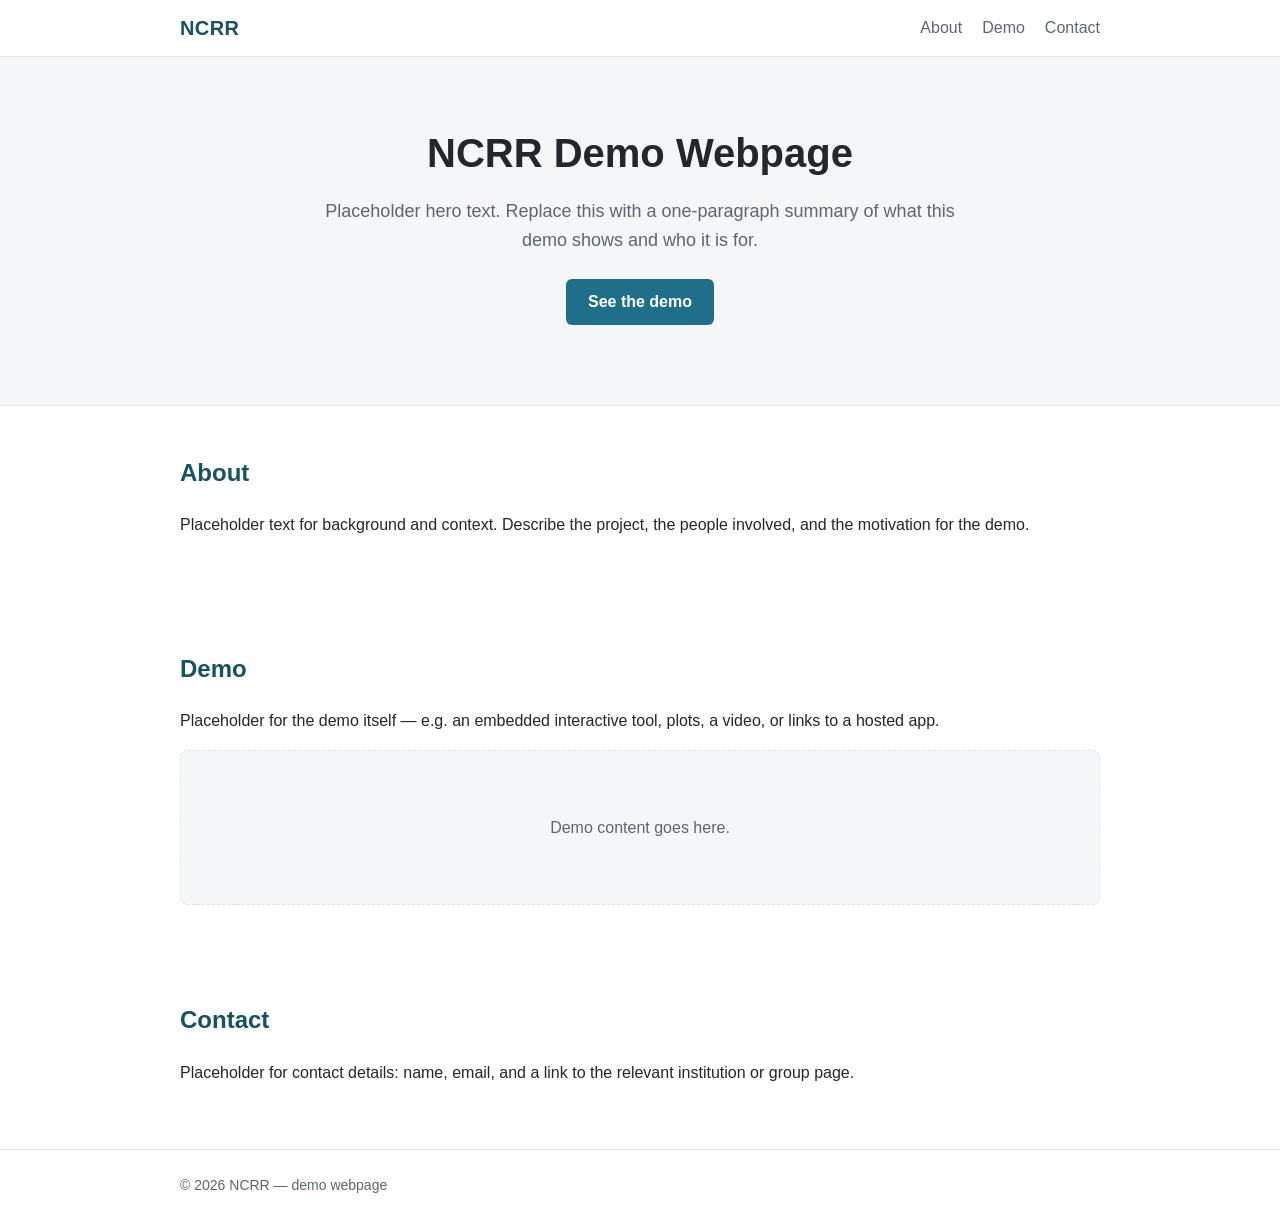
==== index.html @ 2c19bad9 "Initial scaffold for NCRR demo webpage Static HTML/CSS/JS site with placeholder About/Demo/Contact s" ====
<!DOCTYPE html>
<html lang="en">
<head>
  <meta charset="UTF-8">
  <meta name="viewport" content="width=device-width, initial-scale=1.0">
  <meta name="description" content="Demo webpage for NCRR.">
  <title>NCRR &mdash; Demo</title>
  <link rel="stylesheet" href="assets/css/style.css">
  <script src="assets/js/main.js" defer></script>
</head>
<body>

  <header class="site-header">
    <div class="container header-inner">
      <a class="brand" href="#top">NCRR</a>
      <nav>
        <ul class="nav-links">
          <li><a href="#about">About</a></li>
          <li><a href="#demo">Demo</a></li>
          <li><a href="#contact">Contact</a></li>
        </ul>
      </nav>
    </div>
  </header>

  <main id="top">

    <section class="hero">
      <div class="container">
        <h1>NCRR Demo Webpage</h1>
        <p class="lede">
          Placeholder hero text. Replace this with a one-paragraph summary of
          what this demo shows and who it is for.
        </p>
        <p><a class="button" href="#demo">See the demo</a></p>
      </div>
    </section>

    <section id="about" class="container section">
      <h2>About</h2>
      <p>
        Placeholder text for background and context. Describe the project,
        the people involved, and the motivation for the demo.
      </p>
    </section>

    <section id="demo" class="container section">
      <h2>Demo</h2>
      <p>
        Placeholder for the demo itself &mdash; e.g. an embedded interactive
        tool, plots, a video, or links to a hosted app.
      </p>
      <div class="demo-box">
        <p>Demo content goes here.</p>
      </div>
    </section>

    <section id="contact" class="container section">
      <h2>Contact</h2>
      <p>
        Placeholder for contact details: name, email, and a link to the
        relevant institution or group page.
      </p>
    </section>

  </main>

  <footer class="site-footer">
    <div class="container">
      <p>&copy; <span id="year">2026</span> NCRR &mdash; demo webpage</p>
    </div>
  </footer>

</body>
</html>
---- assets/css/style.css ----
/* NCRR demo webpage styles */

:root {
  --accent: #1f6f8b;
  --accent-dark: #16525f;
  --text: #22272b;
  --text-muted: #5b6670;
  --bg: #ffffff;
  --bg-alt: #f4f6f8;
  --border: #dde3e8;
  --max-width: 60rem;
}

* {
  box-sizing: border-box;
}

body {
  margin: 0;
  font-family: -apple-system, BlinkMacSystemFont, "Segoe UI", Roboto,
    "Helvetica Neue", Arial, sans-serif;
  color: var(--text);
  background: var(--bg);
  line-height: 1.6;
}

.container {
  max-width: var(--max-width);
  margin: 0 auto;
  padding: 0 1.25rem;
}

/* Header */
.site-header {
  border-bottom: 1px solid var(--border);
  background: var(--bg);
  position: sticky;
  top: 0;
  z-index: 10;
}

.header-inner {
  display: flex;
  align-items: center;
  justify-content: space-between;
  gap: 1rem;
  padding-top: 0.75rem;
  padding-bottom: 0.75rem;
}

.brand {
  font-size: 1.25rem;
  font-weight: 700;
  color: var(--accent-dark);
  text-decoration: none;
  letter-spacing: 0.02em;
}

.nav-links {
  display: flex;
  gap: 1.25rem;
  list-style: none;
  margin: 0;
  padding: 0;
}

.nav-links a {
  color: var(--text-muted);
  text-decoration: none;
}

.nav-links a:hover {
  color: var(--accent);
}

/* Hero */
.hero {
  background: var(--bg-alt);
  border-bottom: 1px solid var(--border);
  padding: 4rem 0;
  text-align: center;
}

.hero h1 {
  margin: 0 0 0.75rem;
  font-size: clamp(1.75rem, 4vw, 2.5rem);
}

.lede {
  max-width: 40rem;
  margin: 0 auto 1.5rem;
  color: var(--text-muted);
  font-size: 1.125rem;
}

.button {
  display: inline-block;
  background: var(--accent);
  color: #fff;
  padding: 0.65rem 1.4rem;
  border-radius: 0.375rem;
  text-decoration: none;
  font-weight: 600;
}

.button:hover {
  background: var(--accent-dark);
}

/* Sections */
.section {
  padding: 3rem 1.25rem;
}

.section h2 {
  margin-top: 0;
  color: var(--accent-dark);
}

.demo-box {
  border: 1px dashed var(--border);
  border-radius: 0.5rem;
  background: var(--bg-alt);
  padding: 3rem 1.5rem;
  text-align: center;
  color: var(--text-muted);
}

/* Footer */
.site-footer {
  border-top: 1px solid var(--border);
  padding: 1.5rem 0;
  color: var(--text-muted);
  font-size: 0.875rem;
}

.site-footer p {
  margin: 0;
}

@media (max-width: 40rem) {
  .header-inner {
    flex-direction: column;
    gap: 0.5rem;
  }

  .hero {
    padding: 2.5rem 0;
  }
}
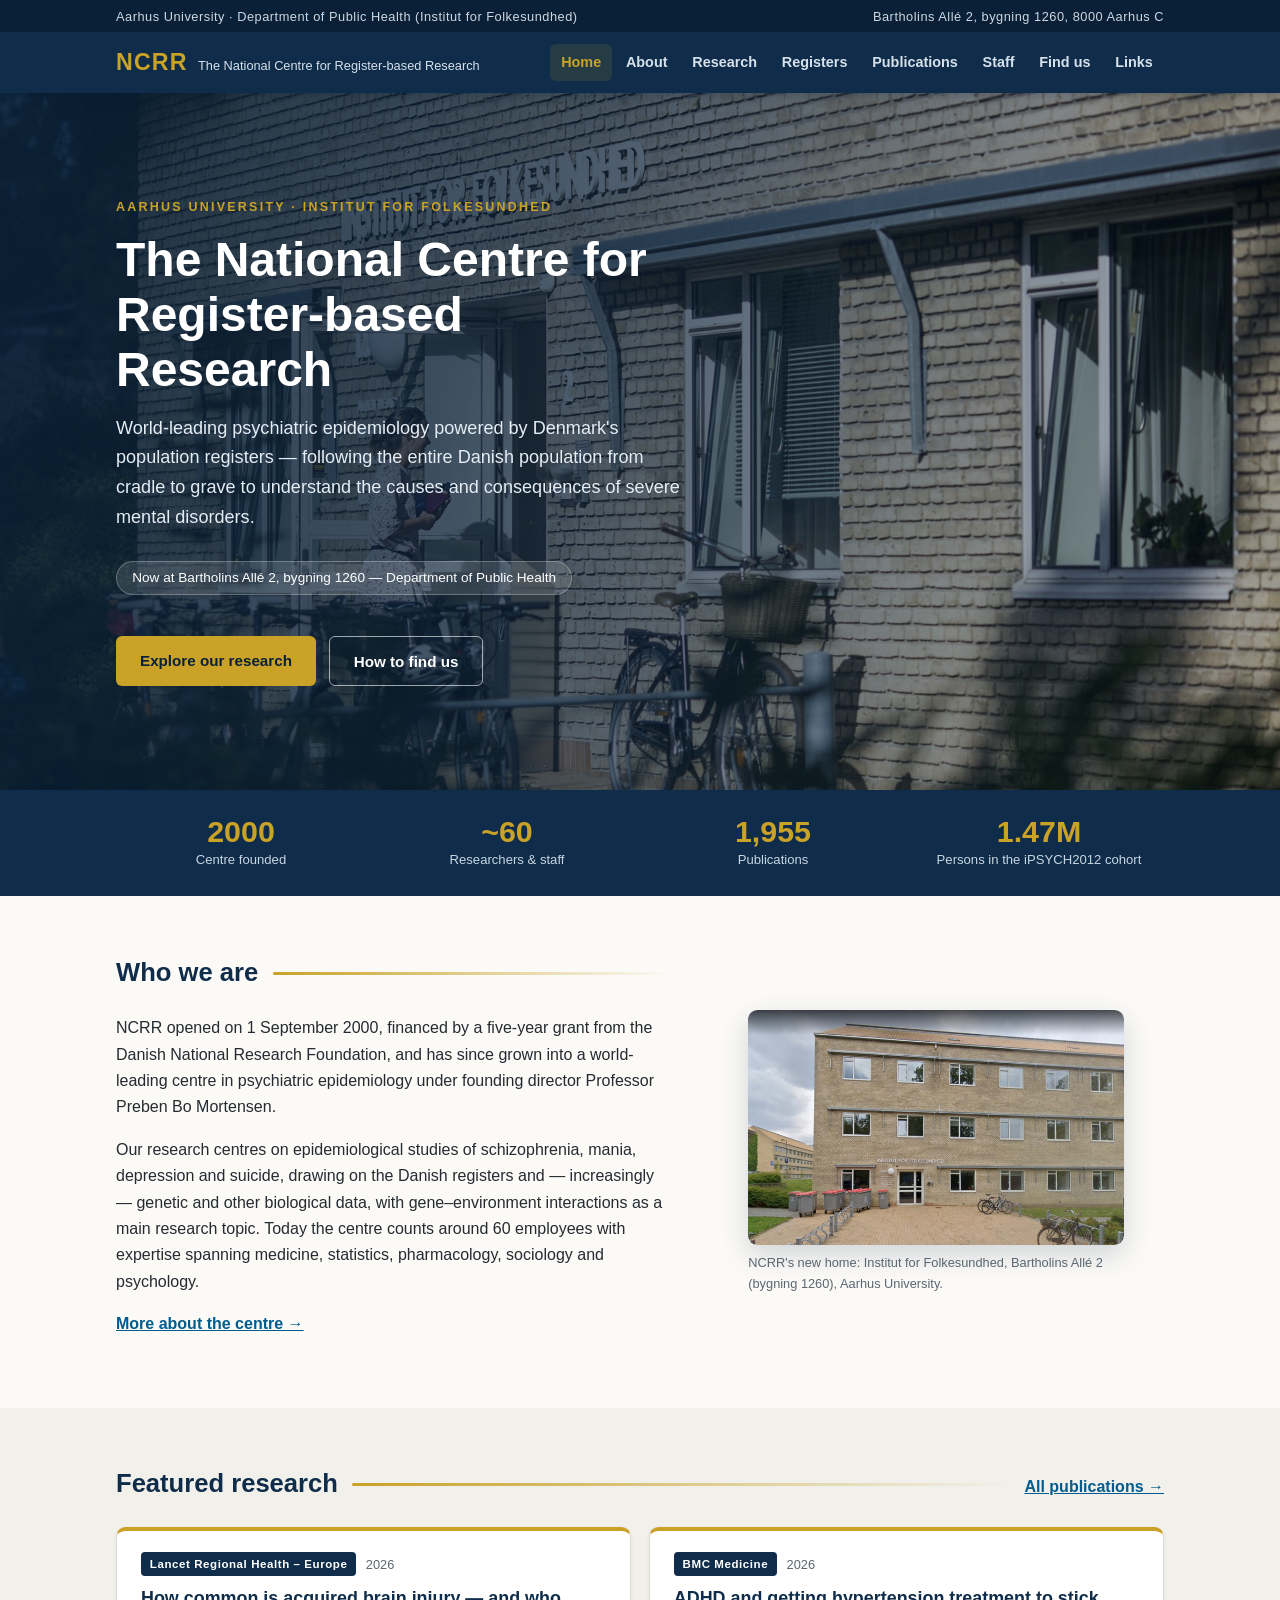
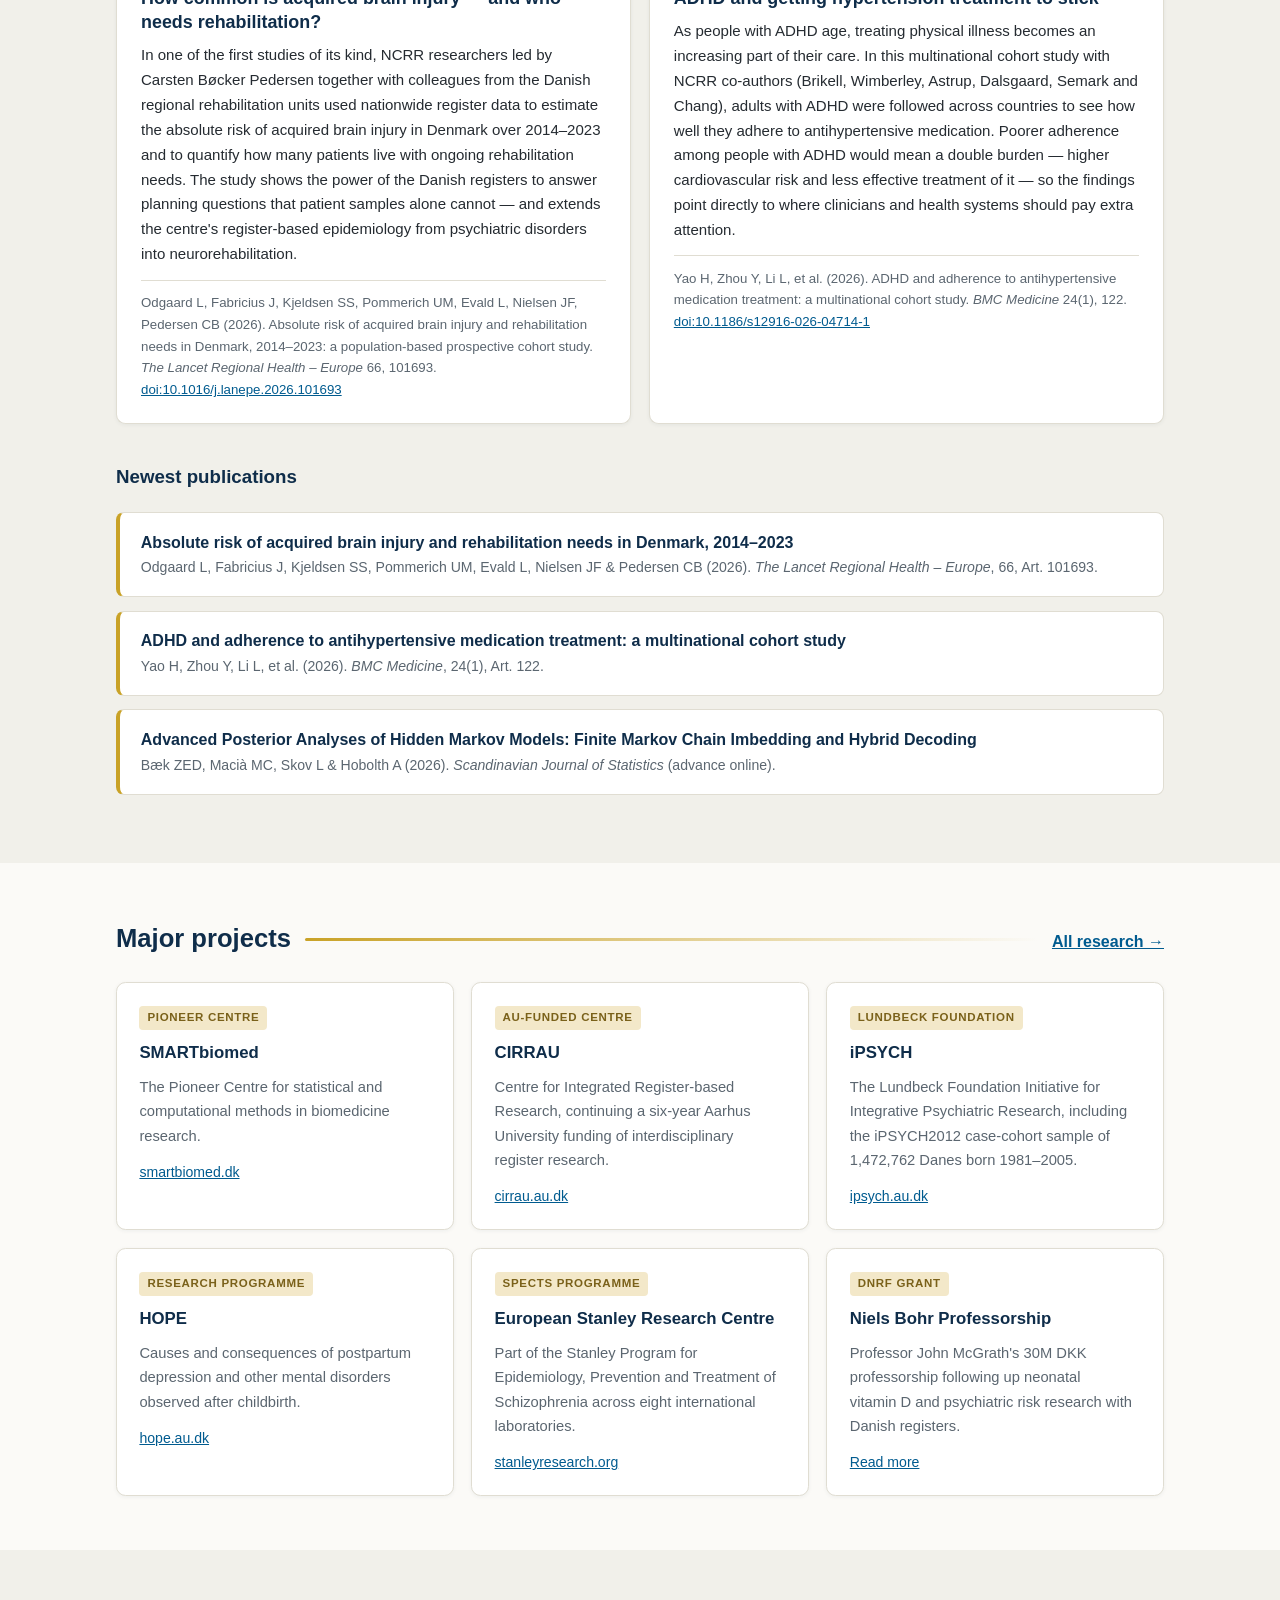
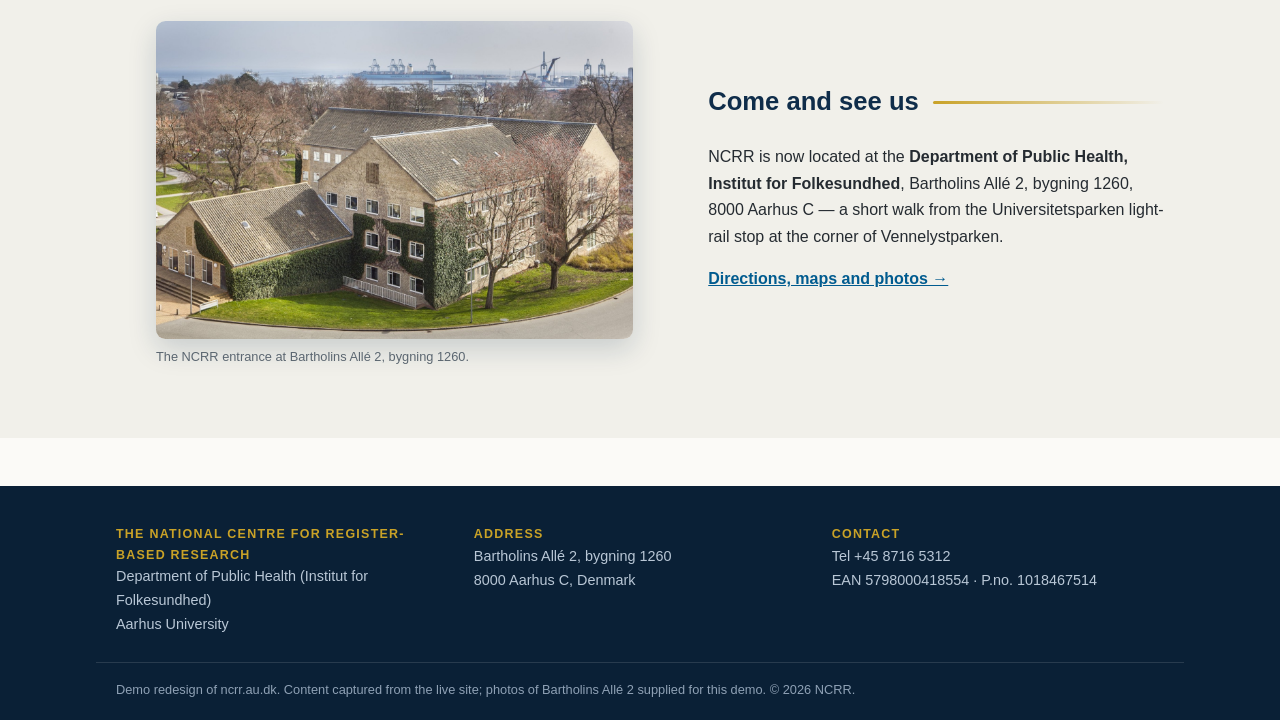
==== commit ba0d97b3: "Rebuild as multi-page redesign of ncrr.au.dk with new location - Eight pages: home, about, research " ====
--- a/index.html
+++ b/index.html
@@ -3,71 +3,271 @@
 <head>
   <meta charset="UTF-8">
   <meta name="viewport" content="width=device-width, initial-scale=1.0">
-  <meta name="description" content="Demo webpage for NCRR.">
-  <title>NCRR &mdash; Demo</title>
+  <meta name="description" content="The National Centre for Register-based Research (NCRR), Department of Public Health, Aarhus University. World-leading psychiatric epidemiology based on Denmark's population registers.">
+  <title>The National Centre for Register-based Research — NCRR</title>
   <link rel="stylesheet" href="assets/css/style.css">
   <script src="assets/js/main.js" defer></script>
 </head>
 <body>
 
+  <div class="top-bar">
+    <div class="container">
+      <span>Aarhus University &middot; Department of Public Health (Institut for Folkesundhed)</span>
+      <span>Bartholins All&eacute; 2, bygning 1260, 8000 Aarhus C</span>
+    </div>
+  </div>
+
   <header class="site-header">
     <div class="container header-inner">
-      <a class="brand" href="#top">NCRR</a>
-      <nav>
+      <a class="brand" href="index.html">
+        <span class="brand-mark">NCRR</span>
+        <span class="brand-sub">The National Centre for Register-based Research</span>
+      </a>
+      <nav aria-label="Main">
         <ul class="nav-links">
-          <li><a href="#about">About</a></li>
-          <li><a href="#demo">Demo</a></li>
-          <li><a href="#contact">Contact</a></li>
+          <li><a href="index.html" aria-current="page">Home</a></li>
+          <li><a href="about.html">About</a></li>
+          <li><a href="research.html">Research</a></li>
+          <li><a href="registers.html">Registers</a></li>
+          <li><a href="publications.html">Publications</a></li>
+          <li><a href="staff.html">Staff</a></li>
+          <li><a href="find-us.html">Find&nbsp;us</a></li>
+          <li><a href="links.html">Links</a></li>
         </ul>
       </nav>
     </div>
   </header>
 
-  <main id="top">
+  <main>
 
     <section class="hero">
       <div class="container">
-        <h1>NCRR Demo Webpage</h1>
+        <p class="hero-kicker">Aarhus University &middot; Institut for Folkesundhed</p>
+        <h1>The National Centre for Register-based Research</h1>
         <p class="lede">
-          Placeholder hero text. Replace this with a one-paragraph summary of
-          what this demo shows and who it is for.
+          World-leading psychiatric epidemiology powered by Denmark's population
+          registers &mdash; following the entire Danish population from cradle to
+          grave to understand the causes and consequences of severe mental
+          disorders.
         </p>
-        <p><a class="button" href="#demo">See the demo</a></p>
-      </div>
-    </section>
-
-    <section id="about" class="container section">
-      <h2>About</h2>
-      <p>
-        Placeholder text for background and context. Describe the project,
-        the people involved, and the motivation for the demo.
-      </p>
-    </section>
-
-    <section id="demo" class="container section">
-      <h2>Demo</h2>
-      <p>
-        Placeholder for the demo itself &mdash; e.g. an embedded interactive
-        tool, plots, a video, or links to a hosted app.
-      </p>
-      <div class="demo-box">
-        <p>Demo content goes here.</p>
-      </div>
-    </section>
-
-    <section id="contact" class="container section">
-      <h2>Contact</h2>
-      <p>
-        Placeholder for contact details: name, email, and a link to the
-        relevant institution or group page.
-      </p>
+        <p><span class="hero-affil">Now at Bartholins All&eacute; 2, bygning 1260 &mdash; Department of Public Health</span></p>
+        <div class="button-row">
+          <a class="button button-primary" href="research.html">Explore our research</a>
+          <a class="button button-ghost" href="find-us.html">How to find us</a>
+        </div>
+      </div>
+    </section>
+
+    <div class="stats-band">
+      <div class="container stats-grid">
+        <div class="stat"><div class="stat-value">2000</div><div class="stat-label">Centre founded</div></div>
+        <div class="stat"><div class="stat-value">~60</div><div class="stat-label">Researchers &amp; staff</div></div>
+        <div class="stat"><div class="stat-value">1,955</div><div class="stat-label">Publications</div></div>
+        <div class="stat"><div class="stat-value">1.47M</div><div class="stat-label">Persons in the iPSYCH2012 cohort</div></div>
+      </div>
+    </div>
+
+    <section class="section">
+      <div class="container">
+        <div class="split">
+          <div>
+            <div class="section-head">
+              <h2>Who we are</h2>
+              <span class="rule"></span>
+            </div>
+            <p>
+              NCRR opened on 1 September 2000, financed by a five-year grant
+              from the Danish National Research Foundation, and has since grown
+              into a world-leading centre in psychiatric epidemiology under
+              founding director Professor Preben Bo Mortensen.
+            </p>
+            <p>
+              Our research centres on epidemiological studies of schizophrenia,
+              mania, depression and suicide, drawing on the Danish registers and
+              &mdash; increasingly &mdash; genetic and other biological data, with
+              gene&ndash;environment interactions as a main research topic. Today the
+              centre counts around 60 employees with expertise spanning
+              medicine, statistics, pharmacology, sociology and psychology.
+            </p>
+            <p><a class="more-link" href="about.html">More about the centre &rarr;</a></p>
+          </div>
+          <figure>
+            <img src="assets/img/building-1.jpg" alt="The Institut for Folkesundhed building at Bartholins Allé 2, Aarhus University" loading="lazy">
+            <figcaption>NCRR's new home: Institut for Folkesundhed, Bartholins All&eacute; 2 (bygning 1260), Aarhus University.</figcaption>
+          </figure>
+        </div>
+      </div>
+    </section>
+
+    <section class="section alt">
+      <div class="container">
+        <div class="section-head">
+          <h2>Featured research</h2>
+          <span class="rule"></span>
+          <a class="more-link" href="publications.html">All publications &rarr;</a>
+        </div>
+
+        <div class="news-grid">
+          <article class="news-card">
+            <div class="news-meta">
+              <span class="news-journal">Lancet Regional Health &ndash; Europe</span>
+              <span class="news-date">2026</span>
+            </div>
+            <h3>How common is acquired brain injury &mdash; and who needs rehabilitation?</h3>
+            <p class="news-comment">
+              In one of the first studies of its kind, NCRR researchers led by
+              Carsten B&oslash;cker Pedersen together with colleagues from the Danish
+              regional rehabilitation units used nationwide register data to
+              estimate the absolute risk of acquired brain injury in Denmark
+              over 2014&ndash;2023 and to quantify how many patients live with
+              ongoing rehabilitation needs. The study shows the power of the
+              Danish registers to answer planning questions that patient
+              samples alone cannot &mdash; and extends the centre's register-based
+              epidemiology from psychiatric disorders into neurorehabilitation.
+            </p>
+            <p class="news-citation">
+              Odgaard L, Fabricius J, Kjeldsen SS, Pommerich UM, Evald L,
+              Nielsen JF, Pedersen CB (2026). Absolute risk of acquired brain
+              injury and rehabilitation needs in Denmark, 2014&ndash;2023: a
+              population-based prospective cohort study.
+              <em>The Lancet Regional Health &ndash; Europe</em> 66, 101693.
+              <a href="https://doi.org/10.1016/j.lanepe.2026.101693">doi:10.1016/j.lanepe.2026.101693</a>
+            </p>
+          </article>
+
+          <article class="news-card">
+            <div class="news-meta">
+              <span class="news-journal">BMC Medicine</span>
+              <span class="news-date">2026</span>
+            </div>
+            <h3>ADHD and getting hypertension treatment to stick</h3>
+            <p class="news-comment">
+              As people with ADHD age, treating physical illness becomes an
+              increasing part of their care. In this multinational cohort
+              study with NCRR co-authors (Brikell, Wimberley, Astrup,
+              Dalsgaard, Semark and Chang), adults with ADHD were followed
+              across countries to see how well they adhere to antihypertensive
+              medication. Poorer adherence among people with ADHD would mean
+              a double burden &mdash; higher cardiovascular risk and less
+              effective treatment of it &mdash; so the findings point directly to
+              where clinicians and health systems should pay extra attention.
+            </p>
+            <p class="news-citation">
+              Yao H, Zhou Y, Li L, et al. (2026). ADHD and adherence to
+              antihypertensive medication treatment: a multinational cohort
+              study. <em>BMC Medicine</em> 24(1), 122.
+              <a href="https://doi.org/10.1186/s12916-026-04714-1">doi:10.1186/s12916-026-04714-1</a>
+            </p>
+          </article>
+        </div>
+
+        <h3 style="margin-top:2.4rem">Newest publications</h3>
+        <ul class="pub-list">
+          <li>
+            <div class="pub-title">Absolute risk of acquired brain injury and rehabilitation needs in Denmark, 2014&ndash;2023</div>
+            <div class="pub-meta">Odgaard L, Fabricius J, Kjeldsen SS, Pommerich UM, Evald L, Nielsen JF &amp; Pedersen CB (2026). <em>The Lancet Regional Health &ndash; Europe</em>, 66, Art. 101693.</div>
+          </li>
+          <li>
+            <div class="pub-title">ADHD and adherence to antihypertensive medication treatment: a multinational cohort study</div>
+            <div class="pub-meta">Yao H, Zhou Y, Li L, et al. (2026). <em>BMC Medicine</em>, 24(1), Art. 122.</div>
+          </li>
+          <li>
+            <div class="pub-title">Advanced Posterior Analyses of Hidden Markov Models: Finite Markov Chain Imbedding and Hybrid Decoding</div>
+            <div class="pub-meta">B&aelig;k ZED, Maci&agrave; MC, Skov L &amp; Hobolth A (2026). <em>Scandinavian Journal of Statistics</em> (advance online).</div>
+          </li>
+        </ul>
+      </div>
+    </section>
+
+    <section class="section">
+      <div class="container">
+        <div class="section-head">
+          <h2>Major projects</h2>
+          <span class="rule"></span>
+          <a class="more-link" href="research.html">All research &rarr;</a>
+        </div>
+        <div class="card-grid">
+          <div class="card">
+            <span class="tag">Pioneer Centre</span>
+            <h3>SMARTbiomed</h3>
+            <p>The Pioneer Centre for statistical and computational methods in biomedicine research.</p>
+            <div class="card-links"><a href="https://smartbiomed.dk/" target="_blank" rel="noopener">smartbiomed.dk</a></div>
+          </div>
+          <div class="card">
+            <span class="tag">AU-funded centre</span>
+            <h3>CIRRAU</h3>
+            <p>Centre for Integrated Register-based Research, continuing a six-year Aarhus University funding of interdisciplinary register research.</p>
+            <div class="card-links"><a href="https://www.cirrau.au.dk/" target="_blank" rel="noopener">cirrau.au.dk</a></div>
+          </div>
+          <div class="card">
+            <span class="tag">Lundbeck Foundation</span>
+            <h3>iPSYCH</h3>
+            <p>The Lundbeck Foundation Initiative for Integrative Psychiatric Research, including the iPSYCH2012 case-cohort sample of 1,472,762 Danes born 1981&ndash;2005.</p>
+            <div class="card-links"><a href="https://www.ipsych.au.dk/" target="_blank" rel="noopener">ipsych.au.dk</a></div>
+          </div>
+          <div class="card">
+            <span class="tag">Research programme</span>
+            <h3>HOPE</h3>
+            <p>Causes and consequences of postpartum depression and other mental disorders observed after childbirth.</p>
+            <div class="card-links"><a href="https://hope.au.dk/" target="_blank" rel="noopener">hope.au.dk</a></div>
+          </div>
+          <div class="card">
+            <span class="tag">SPECTS programme</span>
+            <h3>European Stanley Research Centre</h3>
+            <p>Part of the Stanley Program for Epidemiology, Prevention and Treatment of Schizophrenia across eight international laboratories.</p>
+            <div class="card-links"><a href="http://www.stanleyresearch.org/" target="_blank" rel="noopener">stanleyresearch.org</a></div>
+          </div>
+          <div class="card">
+            <span class="tag">DNRF grant</span>
+            <h3>Niels Bohr Professorship</h3>
+            <p>Professor John McGrath's 30M DKK professorship following up neonatal vitamin&nbsp;D and psychiatric risk research with Danish registers.</p>
+            <div class="card-links"><a href="research.html#niels-bohr">Read more</a></div>
+          </div>
+        </div>
+      </div>
+    </section>
+
+    <section class="section alt">
+      <div class="container split">
+        <figure>
+          <img src="assets/img/building-3.jpg" alt="Entrance to the Department of Public Health at Bartholins Allé 2" loading="lazy">
+          <figcaption>The NCRR entrance at Bartholins All&eacute; 2, bygning 1260.</figcaption>
+        </figure>
+        <div>
+          <div class="section-head">
+            <h2>Come and see us</h2>
+            <span class="rule"></span>
+          </div>
+          <p>
+            NCRR is now located at the <strong>Department of Public Health,
+            Institut for Folkesundhed</strong>, Bartholins All&eacute; 2, bygning 1260,
+            8000 Aarhus C &mdash; a short walk from the Universitetsparken light-rail
+            stop at the corner of Vennelystparken.
+          </p>
+          <p><a class="more-link" href="find-us.html">Directions, maps and photos &rarr;</a></p>
+        </div>
+      </div>
     </section>
 
   </main>
 
   <footer class="site-footer">
-    <div class="container">
-      <p>&copy; <span id="year">2026</span> NCRR &mdash; demo webpage</p>
+    <div class="container footer-grid">
+      <div>
+        <p class="footer-title">The National Centre for Register-based Research</p>
+        <p>Department of Public Health (Institut for Folkesundhed)<br>Aarhus University</p>
+      </div>
+      <div>
+        <p class="footer-title">Address</p>
+        <p>Bartholins All&eacute; 2, bygning 1260<br>8000 Aarhus C, Denmark</p>
+      </div>
+      <div>
+        <p class="footer-title">Contact</p>
+        <p>Tel +45 8716 5312<br>EAN 5798000418554 &middot; P.no. 1018467514</p>
+      </div>
+    </div>
+    <div class="container footer-bottom">
+      <p>Demo redesign of ncrr.au.dk. Content captured from the live site; photos of Bartholins All&eacute; 2 supplied for this demo. &copy; <span id="year">2026</span> NCRR.</p>
     </div>
   </footer>
 
--- a/assets/css/style.css
+++ b/assets/css/style.css
@@ -1,19 +1,25 @@
-/* NCRR demo webpage styles */
+/* NCRR demo webpage — redesign of ncrr.au.dk
+   Palette inspired by Aarhus University: deep navy + warm gold accent. */
 
 :root {
-  --accent: #1f6f8b;
-  --accent-dark: #16525f;
-  --text: #22272b;
+  --navy: #0f2d4a;
+  --navy-deep: #0a2036;
+  --au-blue: #005b8f;
+  --au-blue-dark: #00476f;
+  --gold: #c9a227;
+  --gold-soft: #f3e8c9;
+  --text: #252b31;
   --text-muted: #5b6670;
-  --bg: #ffffff;
-  --bg-alt: #f4f6f8;
-  --border: #dde3e8;
-  --max-width: 60rem;
-}
-
-* {
-  box-sizing: border-box;
-}
+  --bg: #fbfaf7;
+  --bg-card: #ffffff;
+  --bg-alt: #f1f0ea;
+  --border: #e0ddd2;
+  --max-width: 68rem;
+}
+
+* { box-sizing: border-box; }
+
+html { scroll-behavior: smooth; }
 
 body {
   margin: 0;
@@ -21,8 +27,10 @@
     "Helvetica Neue", Arial, sans-serif;
   color: var(--text);
   background: var(--bg);
-  line-height: 1.6;
-}
+  line-height: 1.65;
+}
+
+img { max-width: 100%; display: block; }
 
 .container {
   max-width: var(--max-width);
@@ -30,13 +38,35 @@
   padding: 0 1.25rem;
 }
 
-/* Header */
+a { color: var(--au-blue); }
+a:hover { color: var(--au-blue-dark); }
+
+/* ---------- Header ---------- */
+
+.top-bar {
+  background: var(--navy-deep);
+  color: #cdd8e4;
+  font-size: 0.8rem;
+  letter-spacing: 0.04em;
+}
+
+.top-bar .container {
+  display: flex;
+  justify-content: space-between;
+  gap: 1rem;
+  padding-top: 0.35rem;
+  padding-bottom: 0.35rem;
+}
+
+.top-bar a { color: #e8eef5; text-decoration: none; }
+.top-bar a:hover { color: var(--gold); }
+
 .site-header {
-  border-bottom: 1px solid var(--border);
-  background: var(--bg);
+  background: var(--navy);
   position: sticky;
   top: 0;
-  z-index: 10;
+  z-index: 50;
+  box-shadow: 0 2px 10px rgba(10, 32, 54, 0.25);
 }
 
 .header-inner {
@@ -44,107 +74,580 @@
   align-items: center;
   justify-content: space-between;
   gap: 1rem;
-  padding-top: 0.75rem;
-  padding-bottom: 0.75rem;
+  flex-wrap: wrap;
+  padding-top: 0.7rem;
+  padding-bottom: 0.7rem;
 }
 
 .brand {
-  font-size: 1.25rem;
-  font-weight: 700;
-  color: var(--accent-dark);
+  display: flex;
+  align-items: baseline;
+  gap: 0.65rem;
   text-decoration: none;
-  letter-spacing: 0.02em;
+  color: #fff;
+}
+
+.brand-mark {
+  font-size: 1.45rem;
+  font-weight: 800;
+  letter-spacing: 0.05em;
+  color: var(--gold);
+}
+
+.brand-sub {
+  font-size: 0.8rem;
+  color: #d7e1ec;
+  max-width: 22rem;
+  line-height: 1.25;
 }
 
 .nav-links {
   display: flex;
-  gap: 1.25rem;
+  flex-wrap: wrap;
+  gap: 0.15rem;
   list-style: none;
   margin: 0;
   padding: 0;
 }
 
 .nav-links a {
-  color: var(--text-muted);
+  display: block;
+  color: #d7e1ec;
   text-decoration: none;
-}
-
-.nav-links a:hover {
-  color: var(--accent);
-}
-
-/* Hero */
+  font-size: 0.9rem;
+  font-weight: 600;
+  padding: 0.4rem 0.7rem;
+  border-radius: 0.375rem;
+}
+
+.nav-links a:hover { color: #fff; background: rgba(255, 255, 255, 0.1); }
+
+.nav-links a[aria-current="page"] {
+  color: var(--gold);
+  background: rgba(201, 162, 39, 0.12);
+}
+
+/* ---------- Hero (front page) ---------- */
+
 .hero {
-  background: var(--bg-alt);
-  border-bottom: 1px solid var(--border);
-  padding: 4rem 0;
-  text-align: center;
+  position: relative;
+  background-image:
+    linear-gradient(100deg, rgba(10, 32, 54, 0.92) 0%, rgba(10, 32, 54, 0.72) 45%, rgba(10, 32, 54, 0.25) 100%),
+    url("../img/hero-building.jpg");
+  background-size: cover;
+  background-position: center;
+  color: #fff;
+  padding: 6.5rem 0;
+}
+
+.hero-kicker {
+  text-transform: uppercase;
+  letter-spacing: 0.18em;
+  font-size: 0.78rem;
+  font-weight: 700;
+  color: var(--gold);
+  margin: 0 0 0.9rem;
 }
 
 .hero h1 {
-  margin: 0 0 0.75rem;
-  font-size: clamp(1.75rem, 4vw, 2.5rem);
-}
-
-.lede {
-  max-width: 40rem;
-  margin: 0 auto 1.5rem;
-  color: var(--text-muted);
-  font-size: 1.125rem;
-}
+  margin: 0 0 1rem;
+  font-size: clamp(1.9rem, 4.5vw, 3rem);
+  line-height: 1.15;
+  max-width: 34rem;
+}
+
+.hero .lede {
+  max-width: 36rem;
+  font-size: 1.13rem;
+  color: #e4ecf4;
+  margin: 0 0 1.75rem;
+}
+
+.hero-affil {
+  display: inline-block;
+  background: rgba(255, 255, 255, 0.12);
+  border: 1px solid rgba(255, 255, 255, 0.25);
+  border-radius: 2rem;
+  padding: 0.3rem 0.95rem;
+  font-size: 0.85rem;
+  margin-bottom: 1.6rem;
+}
+
+.button-row { display: flex; gap: 0.8rem; flex-wrap: wrap; }
 
 .button {
   display: inline-block;
-  background: var(--accent);
-  color: #fff;
-  padding: 0.65rem 1.4rem;
+  padding: 0.7rem 1.5rem;
   border-radius: 0.375rem;
   text-decoration: none;
-  font-weight: 600;
-}
-
-.button:hover {
-  background: var(--accent-dark);
-}
-
-/* Sections */
-.section {
-  padding: 3rem 1.25rem;
-}
-
-.section h2 {
-  margin-top: 0;
-  color: var(--accent-dark);
-}
-
-.demo-box {
-  border: 1px dashed var(--border);
+  font-weight: 700;
+  font-size: 0.95rem;
+}
+
+.button-primary { background: var(--gold); color: var(--navy-deep); }
+.button-primary:hover { background: #d9b43e; color: var(--navy-deep); }
+
+.button-ghost {
+  background: transparent;
+  color: #fff;
+  border: 1.5px solid rgba(255, 255, 255, 0.6);
+}
+.button-ghost:hover { border-color: #fff; color: #fff; }
+
+/* ---------- Stats band ---------- */
+
+.stats-band {
+  background: var(--navy);
+  color: #fff;
+}
+
+.stats-grid {
+  display: grid;
+  grid-template-columns: repeat(auto-fit, minmax(11rem, 1fr));
+  gap: 1rem;
+  padding-top: 1.6rem;
+  padding-bottom: 1.6rem;
+}
+
+.stat { text-align: center; }
+
+.stat-value {
+  font-size: 1.9rem;
+  font-weight: 800;
+  color: var(--gold);
+  line-height: 1.1;
+}
+
+.stat-label { font-size: 0.82rem; color: #c9d5e2; }
+
+/* ---------- Page banner (subpages) ---------- */
+
+.page-banner {
+  background: linear-gradient(120deg, var(--navy-deep), var(--navy) 55%, #1c466e);
+  color: #fff;
+  padding: 3.2rem 0;
+}
+
+.page-banner h1 {
+  margin: 0 0 0.4rem;
+  font-size: clamp(1.6rem, 3.5vw, 2.3rem);
+}
+
+.page-banner p {
+  margin: 0;
+  color: #cdd9e6;
+  max-width: 44rem;
+}
+
+/* ---------- Sections ---------- */
+
+.section { padding: 3.4rem 0; }
+.section.alt { background: var(--bg-alt); }
+
+.section-head {
+  display: flex;
+  align-items: baseline;
+  gap: 0.9rem;
+  margin-bottom: 1.4rem;
+}
+
+.section-head h2 {
+  margin: 0;
+  font-size: 1.6rem;
+  color: var(--navy);
+}
+
+.section-head .rule {
+  flex: 1;
+  height: 3px;
+  background: linear-gradient(90deg, var(--gold), transparent);
+  border-radius: 2px;
+  transform: translateY(-6px);
+}
+
+.section h3 { color: var(--navy); margin-top: 2rem; }
+.section h3:first-of-type { margin-top: 0; }
+
+.more-link { font-weight: 600; white-space: nowrap; }
+
+/* ---------- Cards / grids ---------- */
+
+.card-grid {
+  display: grid;
+  grid-template-columns: repeat(auto-fill, minmax(17rem, 1fr));
+  gap: 1.1rem;
+}
+
+.card {
+  background: var(--bg-card);
+  border: 1px solid var(--border);
+  border-radius: 0.6rem;
+  padding: 1.3rem 1.4rem;
+  box-shadow: 0 1px 4px rgba(15, 45, 74, 0.06);
+}
+
+.card h3 {
+  margin: 0 0 0.5rem;
+  font-size: 1.05rem;
+  color: var(--navy);
+}
+
+.card p { margin: 0; font-size: 0.92rem; color: var(--text-muted); }
+.card p + p { margin-top: 0.5rem; }
+
+.card .tag {
+  display: inline-block;
+  background: var(--gold-soft);
+  color: #7a611a;
+  font-size: 0.72rem;
+  font-weight: 700;
+  text-transform: uppercase;
+  letter-spacing: 0.06em;
+  border-radius: 0.25rem;
+  padding: 0.15rem 0.5rem;
+  margin-bottom: 0.6rem;
+}
+
+.card-links { margin-top: 0.8rem; font-size: 0.88rem; }
+
+/* ---------- Home split (text + photo) ---------- */
+
+.split {
+  display: grid;
+  grid-template-columns: 1.1fr 0.9fr;
+  gap: 2.2rem;
+  align-items: center;
+}
+
+.split img {
+  border-radius: 0.6rem;
+  box-shadow: 0 10px 28px rgba(15, 45, 74, 0.18);
+}
+
+figcaption,
+.photo-caption {
+  font-size: 0.8rem;
+  color: var(--text-muted);
+  margin-top: 0.45rem;
+}
+
+@media (max-width: 50rem) {
+  .split { grid-template-columns: 1fr; }
+}
+
+/* ---------- Featured research (news cards) ---------- */
+
+.news-grid {
+  display: grid;
+  grid-template-columns: repeat(auto-fit, minmax(19rem, 1fr));
+  gap: 1.1rem;
+}
+
+.news-card {
+  background: var(--bg-card);
+  border: 1px solid var(--border);
+  border-top: 4px solid var(--gold);
+  border-radius: 0.6rem;
+  padding: 1.35rem 1.5rem;
+  box-shadow: 0 1px 4px rgba(15, 45, 74, 0.06);
+}
+
+.news-meta {
+  display: flex;
+  gap: 0.6rem;
+  align-items: center;
+  margin-bottom: 0.6rem;
+}
+
+.news-journal {
+  background: var(--navy);
+  color: #fff;
+  font-size: 0.72rem;
+  font-weight: 700;
+  letter-spacing: 0.05em;
+  border-radius: 0.25rem;
+  padding: 0.14rem 0.55rem;
+}
+
+.news-date { font-size: 0.8rem; color: var(--text-muted); }
+
+.news-card h3 {
+  margin: 0 0 0.6rem;
+  font-size: 1.12rem;
+  line-height: 1.35;
+  color: var(--navy);
+}
+
+.news-card .news-comment { font-size: 0.94rem; margin: 0 0 0.8rem; }
+
+.news-card .news-citation {
+  font-size: 0.83rem;
+  color: var(--text-muted);
+  border-top: 1px solid var(--border);
+  padding-top: 0.7rem;
+  margin: 0;
+}
+
+/* ---------- Publications ---------- */
+
+.pub-list { list-style: none; margin: 0; padding: 0; }
+
+.pub-list li {
+  background: var(--bg-card);
+  border: 1px solid var(--border);
+  border-left: 4px solid var(--gold);
   border-radius: 0.5rem;
-  background: var(--bg-alt);
-  padding: 3rem 1.5rem;
-  text-align: center;
+  padding: 1.05rem 1.3rem;
+  margin-bottom: 0.85rem;
+}
+
+.pub-list .pub-title { font-weight: 700; color: var(--navy); }
+.pub-list .pub-meta { font-size: 0.88rem; color: var(--text-muted); }
+
+/* ---------- Staff ---------- */
+
+.filter-box {
+  margin: 0 0 1.5rem;
+}
+
+.filter-box input {
+  width: 100%;
+  max-width: 26rem;
+  font: inherit;
+  padding: 0.6rem 0.9rem;
+  border: 1.5px solid var(--border);
+  border-radius: 0.5rem;
+  background: var(--bg-card);
+}
+
+.filter-box input:focus {
+  outline: 2px solid var(--au-blue);
+  outline-offset: 1px;
+  border-color: var(--au-blue);
+}
+
+.filter-note { font-size: 0.85rem; color: var(--text-muted); }
+
+.person-grid {
+  display: grid;
+  grid-template-columns: repeat(auto-fill, minmax(15.5rem, 1fr));
+  gap: 0.9rem;
+}
+
+.person {
+  background: var(--bg-card);
+  border: 1px solid var(--border);
+  border-radius: 0.5rem;
+  padding: 0.9rem 1.05rem;
+}
+
+.person .p-name { font-weight: 700; color: var(--navy); line-height: 1.3; }
+.person .p-role {
+  font-size: 0.83rem;
+  color: var(--gold);
+  font-weight: 700;
+  text-transform: uppercase;
+  letter-spacing: 0.04em;
+  font-size: 0.74rem;
+  margin: 0.15rem 0 0.4rem;
+}
+.person .p-mail { font-size: 0.85rem; word-break: break-all; }
+.person .p-phone { font-size: 0.82rem; color: var(--text-muted); margin-top: 0.15rem; }
+
+.leadership-grid {
+  display: grid;
+  grid-template-columns: repeat(auto-fill, minmax(19rem, 1fr));
+  gap: 1rem;
+  margin-bottom: 0.5rem;
+}
+
+.person.lead { border-left: 4px solid var(--gold); }
+
+.person.hidden-by-filter,
+.register-item.hidden-by-filter { display: none; }
+
+/* ---------- Registers ---------- */
+
+.register-cols {
+  columns: 2;
+  column-gap: 2.5rem;
+  margin: 0;
+  padding: 0;
+  list-style: none;
+}
+
+.register-item {
+  break-inside: avoid;
+  border-bottom: 1px solid var(--border);
+  padding: 0.5rem 0;
+}
+
+.register-item a { text-decoration: none; }
+.register-item a:hover { text-decoration: underline; }
+
+.register-item .reg-note {
+  font-size: 0.78rem;
   color: var(--text-muted);
 }
 
-/* Footer */
+@media (max-width: 45rem) {
+  .register-cols { columns: 1; }
+}
+
+/* ---------- Research themes (accordion) ---------- */
+
+.theme {
+  background: var(--bg-card);
+  border: 1px solid var(--border);
+  border-radius: 0.6rem;
+  margin-bottom: 1rem;
+  overflow: hidden;
+}
+
+.theme summary {
+  cursor: pointer;
+  list-style: none;
+  display: flex;
+  justify-content: space-between;
+  align-items: center;
+  gap: 1rem;
+  padding: 1.05rem 1.4rem;
+  font-weight: 700;
+  font-size: 1.08rem;
+  color: var(--navy);
+  background: linear-gradient(180deg, #ffffff, #faf8f2);
+}
+
+.theme summary::-webkit-details-marker { display: none; }
+
+.theme summary .chev { color: var(--gold); font-size: 1rem; }
+
+.theme[open] summary { border-bottom: 1px solid var(--border); }
+
+.theme-body { padding: 1.2rem 1.4rem 1.4rem; }
+
+.theme-body h4 {
+  margin: 1.2rem 0 0.4rem;
+  font-size: 0.86rem;
+  text-transform: uppercase;
+  letter-spacing: 0.07em;
+  color: var(--au-blue);
+}
+
+.theme-body ul { margin: 0.3rem 0 0; padding-left: 1.2rem; }
+
+.ref-list { font-size: 0.86rem; }
+.ref-list li { margin-bottom: 0.45rem; }
+
+/* ---------- Find us ---------- */
+
+.photo-grid {
+  display: grid;
+  grid-template-columns: repeat(auto-fit, minmax(16rem, 1fr));
+  gap: 1.1rem;
+  margin: 1.5rem 0;
+}
+
+.photo-grid figure { margin: 0; }
+
+.photo-grid img {
+  border-radius: 0.5rem;
+  box-shadow: 0 6px 18px rgba(15, 45, 74, 0.14);
+}
+
+.contact-cards {
+  display: grid;
+  grid-template-columns: repeat(auto-fit, minmax(15rem, 1fr));
+  gap: 1rem;
+}
+
+.contact-card {
+  background: var(--bg-card);
+  border: 1px solid var(--border);
+  border-top: 4px solid var(--gold);
+  border-radius: 0.5rem;
+  padding: 1.2rem 1.3rem;
+}
+
+.contact-card h3 { margin: 0 0 0.5rem; font-size: 1rem; color: var(--navy); }
+.contact-card p, .contact-card address { margin: 0; font-style: normal; font-size: 0.95rem; }
+
+.map-embed {
+  width: 100%;
+  height: 24rem;
+  border: 1px solid var(--border);
+  border-radius: 0.5rem;
+  margin-top: 1.5rem;
+}
+
+/* ---------- Links page ---------- */
+
+.link-groups { display: grid; gap: 1.6rem; }
+.link-groups ul { margin: 0.4rem 0 0; padding-left: 1.2rem; }
+.link-groups li { margin-bottom: 0.35rem; }
+
+/* ---------- Footer ---------- */
+
 .site-footer {
-  border-top: 1px solid var(--border);
-  padding: 1.5rem 0;
+  background: var(--navy-deep);
+  color: #b9c7d6;
+  margin-top: 3rem;
+  font-size: 0.9rem;
+}
+
+.footer-grid {
+  display: grid;
+  grid-template-columns: repeat(auto-fit, minmax(16rem, 1fr));
+  gap: 1.6rem;
+  padding-top: 2.4rem;
+  padding-bottom: 1.6rem;
+}
+
+.footer-title {
+  color: var(--gold);
+  font-weight: 700;
+  text-transform: uppercase;
+  font-size: 0.78rem;
+  letter-spacing: 0.1em;
+  margin: 0 0 0.5rem;
+}
+
+.site-footer p { margin: 0; }
+
+.footer-bottom {
+  border-top: 1px solid rgba(255, 255, 255, 0.12);
+  padding-top: 1rem;
+  padding-bottom: 1.2rem;
+  font-size: 0.8rem;
+  color: #8fa1b5;
+}
+
+/* ---------- Misc ---------- */
+
+.breadcrumb {
+  font-size: 0.82rem;
   color: var(--text-muted);
-  font-size: 0.875rem;
-}
-
-.site-footer p {
-  margin: 0;
+  padding-top: 1.1rem;
+}
+
+.breadcrumb a { color: var(--au-blue); }
+
+.notice {
+  background: var(--gold-soft);
+  border-left: 4px solid var(--gold);
+  border-radius: 0.4rem;
+  padding: 0.9rem 1.2rem;
+  margin: 1.4rem 0;
+  font-size: 0.95rem;
+}
+
+.notice strong { color: var(--navy); }
+
+@media (max-width: 55rem) {
+  .header-inner { justify-content: center; }
 }
 
 @media (max-width: 40rem) {
-  .header-inner {
-    flex-direction: column;
-    gap: 0.5rem;
-  }
-
-  .hero {
-    padding: 2.5rem 0;
-  }
-}
+  .hero { padding: 4.5rem 0; }
+  .section { padding: 2.5rem 0; }
+}
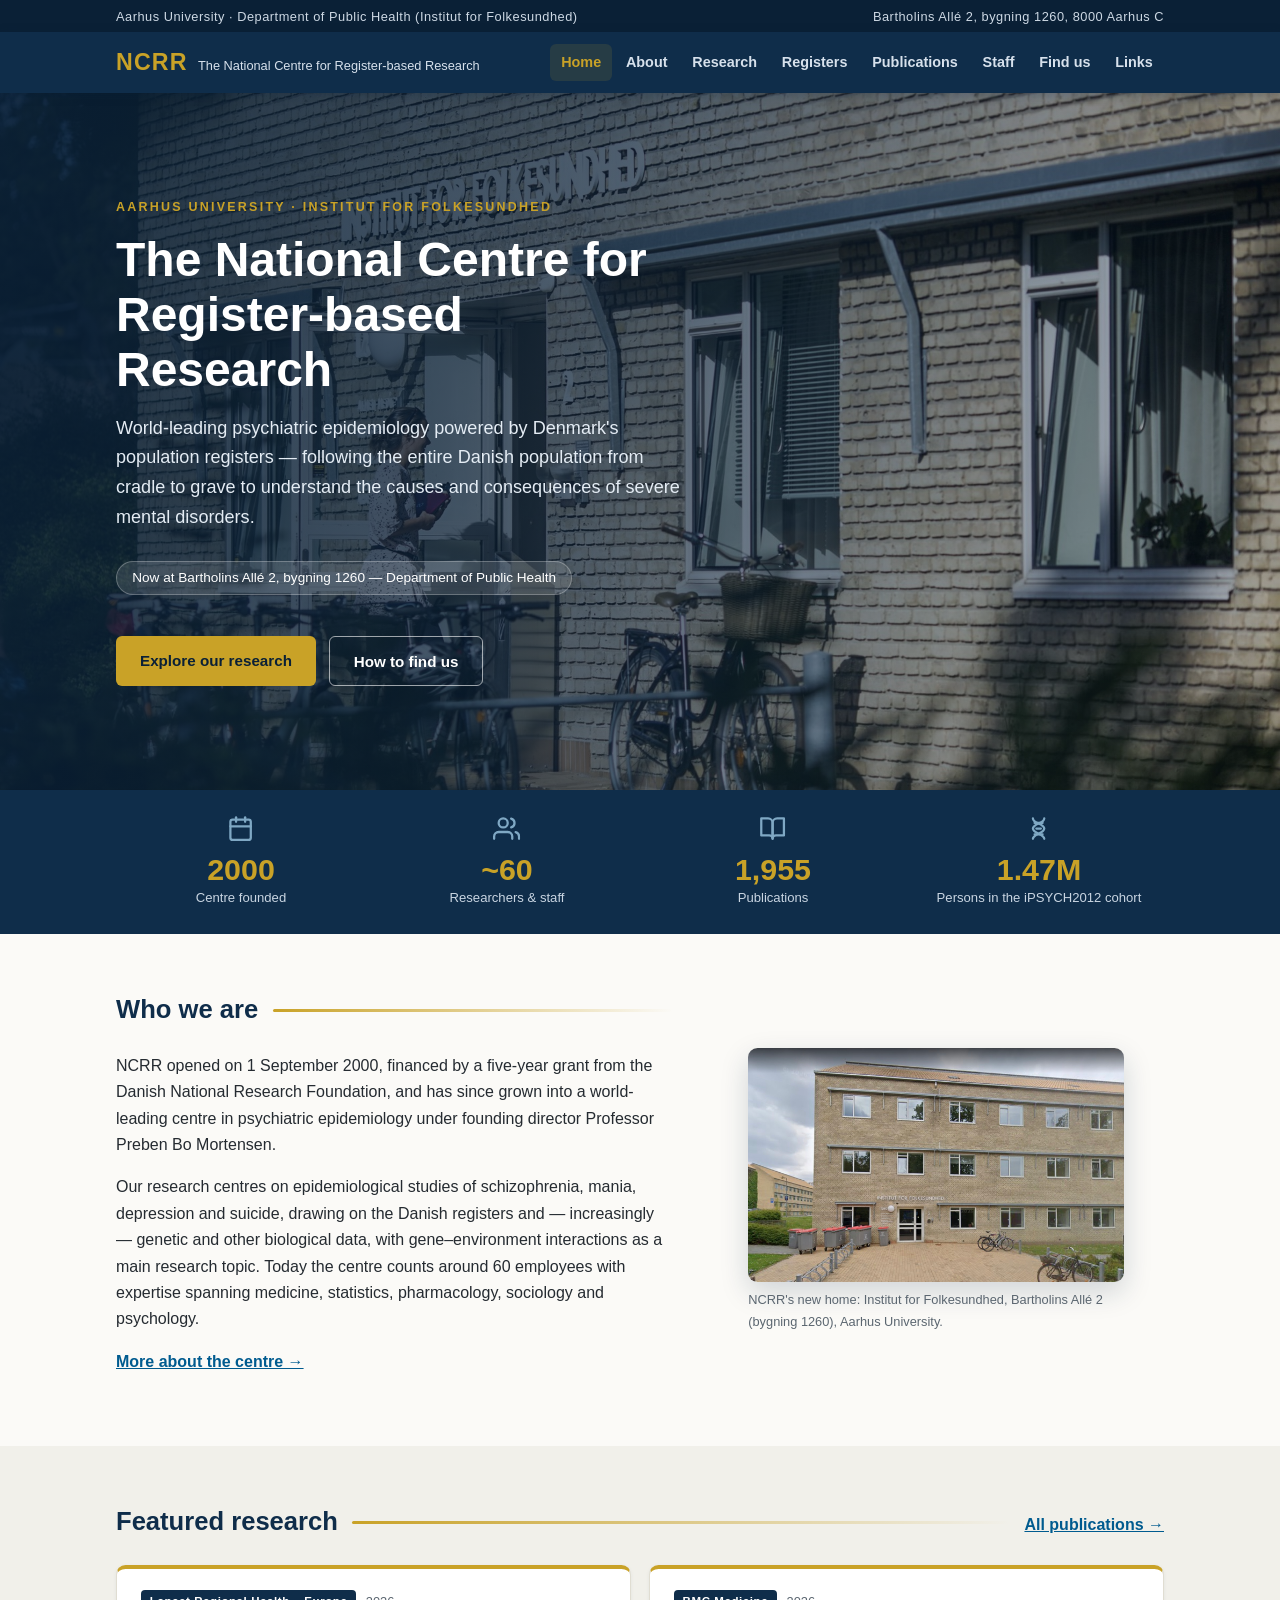
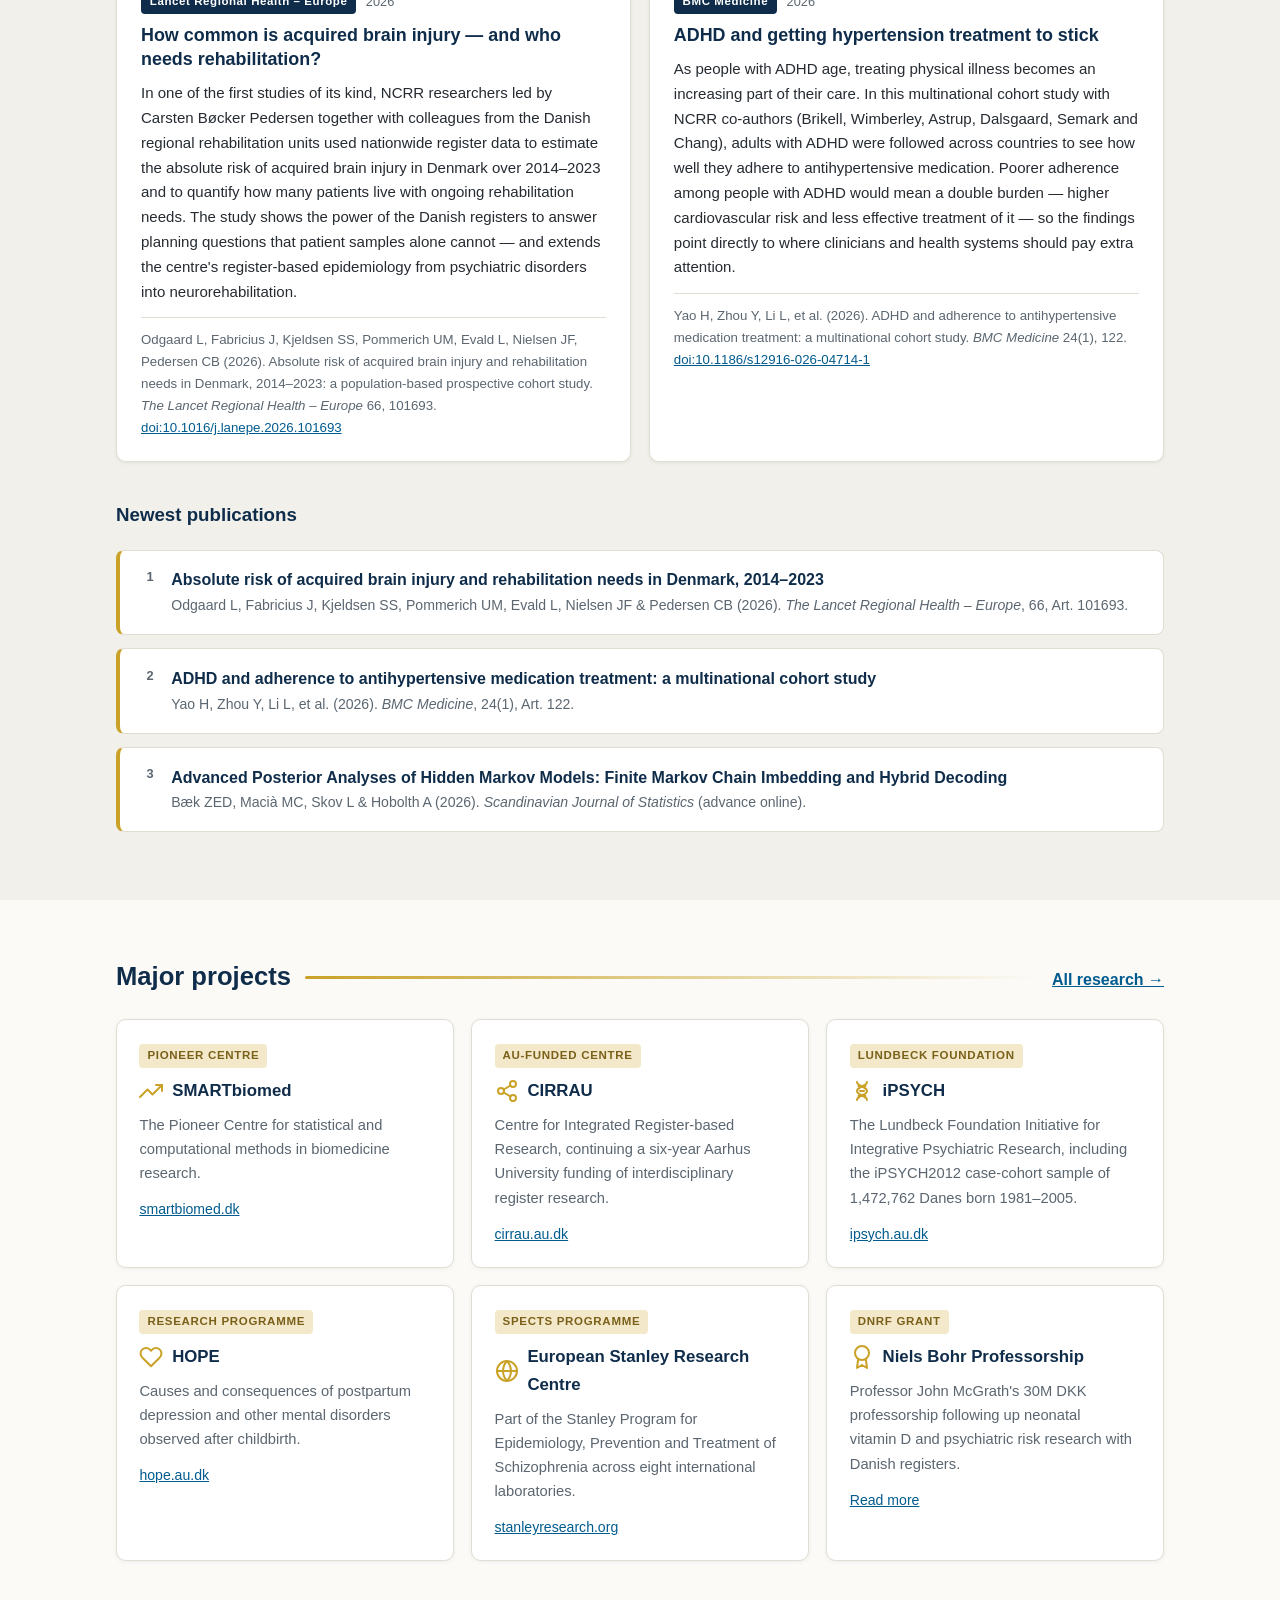
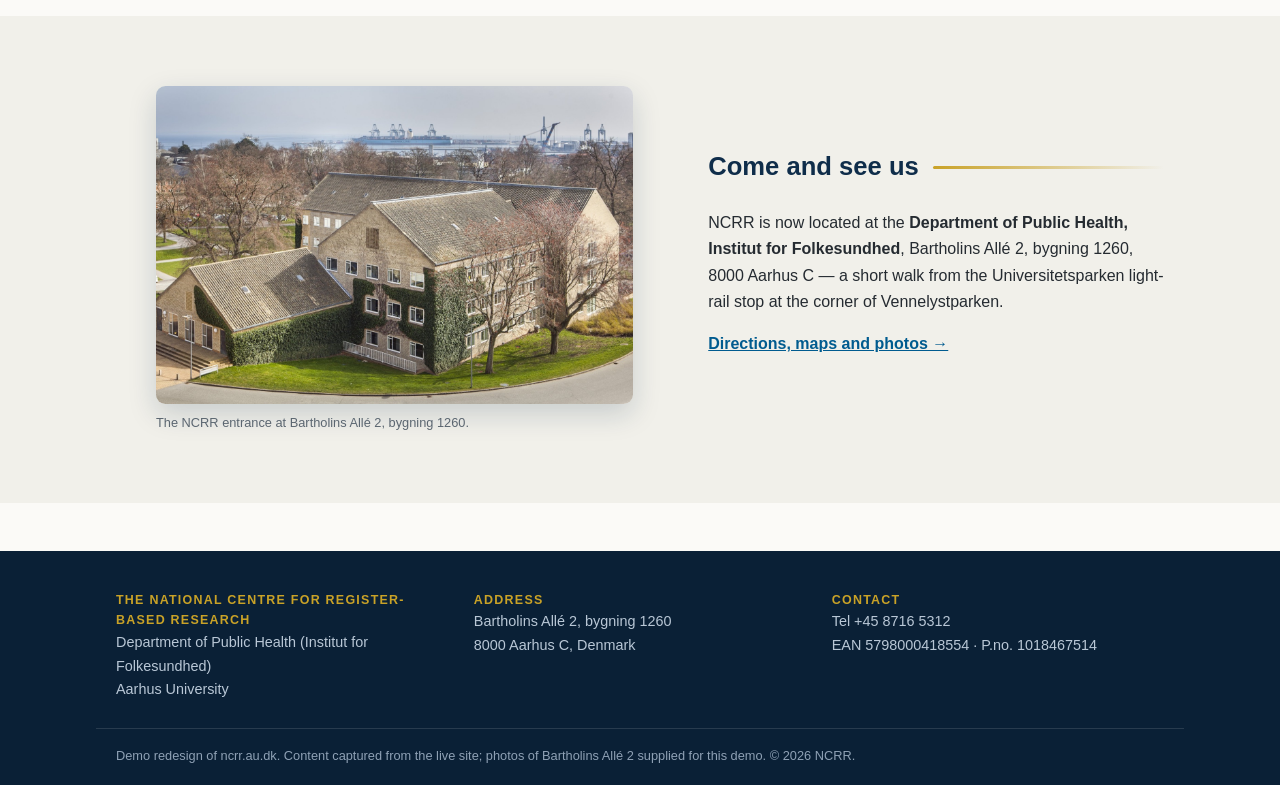
==== commit 87e6ed26: "Add 200 recent publications, icon set, and campus photos - publications.html: 200 most recent NCRR p" ====
--- a/index.html
+++ b/index.html
@@ -60,10 +60,10 @@
 
     <div class="stats-band">
       <div class="container stats-grid">
-        <div class="stat"><div class="stat-value">2000</div><div class="stat-label">Centre founded</div></div>
-        <div class="stat"><div class="stat-value">~60</div><div class="stat-label">Researchers &amp; staff</div></div>
-        <div class="stat"><div class="stat-value">1,955</div><div class="stat-label">Publications</div></div>
-        <div class="stat"><div class="stat-value">1.47M</div><div class="stat-label">Persons in the iPSYCH2012 cohort</div></div>
+        <div class="stat"><svg class="icon"><use href="assets/img/icons.svg#calendar"/></svg><div class="stat-value">2000</div><div class="stat-label">Centre founded</div></div>
+        <div class="stat"><svg class="icon"><use href="assets/img/icons.svg#users"/></svg><div class="stat-value">~60</div><div class="stat-label">Researchers &amp; staff</div></div>
+        <div class="stat"><svg class="icon"><use href="assets/img/icons.svg#book-open"/></svg><div class="stat-value">1,955</div><div class="stat-label">Publications</div></div>
+        <div class="stat"><svg class="icon"><use href="assets/img/icons.svg#dna"/></svg><div class="stat-value">1.47M</div><div class="stat-label">Persons in the iPSYCH2012 cohort</div></div>
       </div>
     </div>
 
@@ -99,7 +99,7 @@
       </div>
     </section>
 
-    <section class="section alt">
+    <section class="section alt" id="featured">
       <div class="container">
         <div class="section-head">
           <h2>Featured research</h2>
@@ -189,37 +189,37 @@
         <div class="card-grid">
           <div class="card">
             <span class="tag">Pioneer Centre</span>
-            <h3>SMARTbiomed</h3>
+            <div class="card-head"><svg class="icon"><use href="assets/img/icons.svg#trending-up"/></svg><h3>SMARTbiomed</h3></div>
             <p>The Pioneer Centre for statistical and computational methods in biomedicine research.</p>
             <div class="card-links"><a href="https://smartbiomed.dk/" target="_blank" rel="noopener">smartbiomed.dk</a></div>
           </div>
           <div class="card">
             <span class="tag">AU-funded centre</span>
-            <h3>CIRRAU</h3>
+            <div class="card-head"><svg class="icon"><use href="assets/img/icons.svg#share-2"/></svg><h3>CIRRAU</h3></div>
             <p>Centre for Integrated Register-based Research, continuing a six-year Aarhus University funding of interdisciplinary register research.</p>
             <div class="card-links"><a href="https://www.cirrau.au.dk/" target="_blank" rel="noopener">cirrau.au.dk</a></div>
           </div>
           <div class="card">
             <span class="tag">Lundbeck Foundation</span>
-            <h3>iPSYCH</h3>
+            <div class="card-head"><svg class="icon"><use href="assets/img/icons.svg#dna"/></svg><h3>iPSYCH</h3></div>
             <p>The Lundbeck Foundation Initiative for Integrative Psychiatric Research, including the iPSYCH2012 case-cohort sample of 1,472,762 Danes born 1981&ndash;2005.</p>
             <div class="card-links"><a href="https://www.ipsych.au.dk/" target="_blank" rel="noopener">ipsych.au.dk</a></div>
           </div>
           <div class="card">
             <span class="tag">Research programme</span>
-            <h3>HOPE</h3>
+            <div class="card-head"><svg class="icon"><use href="assets/img/icons.svg#heart"/></svg><h3>HOPE</h3></div>
             <p>Causes and consequences of postpartum depression and other mental disorders observed after childbirth.</p>
             <div class="card-links"><a href="https://hope.au.dk/" target="_blank" rel="noopener">hope.au.dk</a></div>
           </div>
           <div class="card">
             <span class="tag">SPECTS programme</span>
-            <h3>European Stanley Research Centre</h3>
+            <div class="card-head"><svg class="icon"><use href="assets/img/icons.svg#globe"/></svg><h3>European Stanley Research Centre</h3></div>
             <p>Part of the Stanley Program for Epidemiology, Prevention and Treatment of Schizophrenia across eight international laboratories.</p>
             <div class="card-links"><a href="http://www.stanleyresearch.org/" target="_blank" rel="noopener">stanleyresearch.org</a></div>
           </div>
           <div class="card">
             <span class="tag">DNRF grant</span>
-            <h3>Niels Bohr Professorship</h3>
+            <div class="card-head"><svg class="icon"><use href="assets/img/icons.svg#award"/></svg><h3>Niels Bohr Professorship</h3></div>
             <p>Professor John McGrath's 30M DKK professorship following up neonatal vitamin&nbsp;D and psychiatric risk research with Danish registers.</p>
             <div class="card-links"><a href="research.html#niels-bohr">Read more</a></div>
           </div>
--- a/assets/css/style.css
+++ b/assets/css/style.css
@@ -651,3 +651,127 @@
   .hero { padding: 4.5rem 0; }
   .section { padding: 2.5rem 0; }
 }
+
+/* ---------- Icons (sprite: assets/img/icons.svg) ---------- */
+
+.icon {
+  width: 1.25em;
+  height: 1.25em;
+  fill: none;
+  stroke: currentColor;
+  stroke-width: 2;
+  stroke-linecap: round;
+  stroke-linejoin: round;
+  vertical-align: -0.22em;
+  flex: none;
+}
+
+.stat .icon {
+  width: 1.7rem;
+  height: 1.7rem;
+  color: #7fa8c4;
+  margin-bottom: 0.35rem;
+}
+
+.card-head {
+  display: flex;
+  align-items: center;
+  gap: 0.55rem;
+  margin: 0 0 0.5rem;
+}
+
+.card-head .icon {
+  width: 1.5rem;
+  height: 1.5rem;
+  color: var(--gold);
+}
+
+.card-head h3 { margin: 0; font-size: 1.05rem; color: var(--navy); }
+
+.contact-card h3 {
+  display: flex;
+  align-items: center;
+  gap: 0.5rem;
+}
+
+.contact-card h3 .icon {
+  width: 1.3rem;
+  height: 1.3rem;
+  color: var(--gold);
+}
+
+.link-groups h3 {
+  display: flex;
+  align-items: center;
+  gap: 0.5rem;
+}
+
+.link-groups h3 .icon {
+  width: 1.3rem;
+  height: 1.3rem;
+  color: var(--gold);
+}
+
+.theme summary {
+  gap: 0.75rem;
+}
+
+.theme summary .theme-icon {
+  width: 1.45rem;
+  height: 1.45rem;
+  color: var(--au-blue);
+  fill: none;
+  stroke: currentColor;
+  stroke-width: 2;
+  stroke-linecap: round;
+  stroke-linejoin: round;
+  flex: none;
+}
+
+.filter-label {
+  display: flex;
+  align-items: center;
+  gap: 0.45rem;
+  margin-bottom: 0.35rem;
+}
+
+.filter-label .icon { color: var(--au-blue); }
+
+/* ---------- Numbered publication list ---------- */
+
+.pub-list { counter-reset: pub; }
+
+.pub-list li {
+  position: relative;
+  padding-left: 3.2rem;
+  min-height: 2.6rem;
+}
+
+.pub-list li::before {
+  counter-increment: pub;
+  content: counter(pub);
+  position: absolute;
+  left: 0;
+  top: 0.95rem;
+  width: 2.1rem;
+  text-align: right;
+  font-size: 0.8rem;
+  font-weight: 700;
+  color: var(--text-muted);
+}
+
+.pub-year {
+  float: right;
+  margin-left: 0.8rem;
+  background: var(--navy);
+  color: #fff;
+  font-size: 0.72rem;
+  font-weight: 700;
+  border-radius: 0.25rem;
+  padding: 0.12rem 0.45rem;
+}
+
+@media (max-width: 40rem) {
+  .pub-list li { padding-left: 0; }
+  .pub-list li::before { content: ""; }
+}
